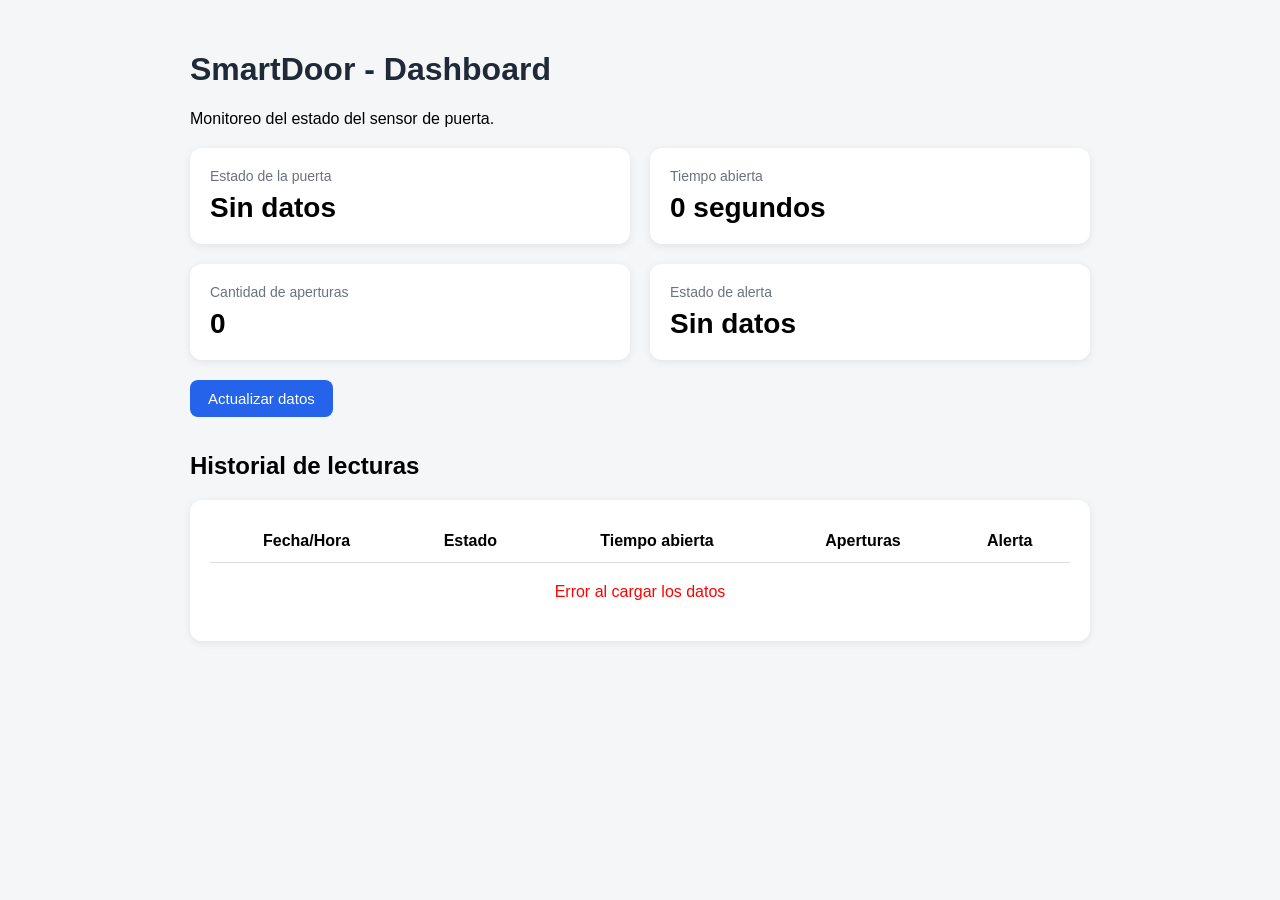
==== backend/templates/dashboard.html @ 69622780 "Completar backend API SQLite dashboard alertas y pruebas SmartDoor" ====
<!DOCTYPE html>
<html lang="es">
<head>
    <meta charset="UTF-8">
    <meta name="viewport" content="width=device-width, initial-scale=1.0">
    <title>SmartDoor Dashboard</title>

    <style>
        body {
            font-family: Arial, sans-serif;
            background: #f4f6f8;
            margin: 0;
            padding: 30px;
        }

        h1 {
            color: #1f2937;
        }

        .contenedor {
            max-width: 900px;
            margin: auto;
        }

        .tarjetas {
            display: grid;
            grid-template-columns: repeat(2, 1fr);
            gap: 20px;
            margin-top: 20px;
        }

        .tarjeta {
            background: white;
            padding: 20px;
            border-radius: 12px;
            box-shadow: 0 2px 8px rgba(0,0,0,0.08);
        }

        .titulo {
            color: #6b7280;
            font-size: 14px;
        }

        .valor {
            font-size: 28px;
            font-weight: bold;
            margin-top: 8px;
        }

        .normal {
            color: green;
        }

        .alerta {
            color: red;
        }

        .sin-datos {
            color: #999;
        }

        button {
            margin-top: 20px;
            padding: 10px 18px;
            border: none;
            border-radius: 8px;
            cursor: pointer;
            background: #2563eb;
            color: white;
            font-size: 15px;
        }
    </style>
</head>

<body>

<div class="contenedor">

    <h1>SmartDoor - Dashboard</h1>

    <p>
        Monitoreo del estado del sensor de puerta.
    </p>

    <div class="tarjetas">

        <div class="tarjeta">
            <div class="titulo">Estado de la puerta</div>
            <div class="valor" id="door_state">
                Sin datos
            </div>
        </div>

        <div class="tarjeta">
            <div class="titulo">Tiempo abierta</div>
            <div class="valor" id="open_duration">
                0 segundos
            </div>
        </div>

        <div class="tarjeta">
            <div class="titulo">Cantidad de aperturas</div>
            <div class="valor" id="access_count">
                0
            </div>
        </div>

        <div class="tarjeta">
            <div class="titulo">Estado de alerta</div>
            <div class="valor" id="alert_status">
                Sin datos
            </div>
        </div>

    </div>

    <button onclick="actualizarDatos()">
        Actualizar datos
    </button>

<h2 style="margin-top: 35px;">Historial de lecturas</h2>

<div class="tarjeta">
    <div style="overflow-x:auto;">
        <table id="tablaHistorial" style="width:100%; border-collapse:collapse;">
            <thead>
                <tr>
                    <th style="padding:12px; border-bottom:1px solid #ddd;">Fecha/Hora</th>
                    <th style="padding:12px; border-bottom:1px solid #ddd;">Estado</th>
                    <th style="padding:12px; border-bottom:1px solid #ddd;">Tiempo abierta</th>
                    <th style="padding:12px; border-bottom:1px solid #ddd;">Aperturas</th>
                    <th style="padding:12px; border-bottom:1px solid #ddd;">Alerta</th>
                </tr>
            </thead>

            <tbody id="historialBody">
                <tr>
                    <td colspan="5" style="padding:15px; text-align:center;">
                        Sin lecturas registradas
                    </td>
                </tr>
            </tbody>
        </table>
    </div>
</div>

</div>

<script>
async function actualizarDatos() {
    try {
        // ==========================================
        // 1. OBTENER DATOS DESDE LA API
        // ==========================================
        const respuesta = await fetch("/api/lecturas");

        if (!respuesta.ok) {
            throw new Error("Error HTTP: " + respuesta.status);
        }

        const datos = await respuesta.json();

        console.log("Datos recibidos:", datos);


        // ==========================================
        // 2. OBTENER ELEMENTOS DEL DASHBOARD
        // ==========================================
        const doorState =
            document.getElementById("door_state");

        const openDuration =
            document.getElementById("open_duration");

        const accessCount =
            document.getElementById("access_count");

        const alertStatus =
            document.getElementById("alert_status");

        const historialBody =
            document.getElementById("historialBody");


        // ==========================================
        // 3. LIMPIAR HISTORIAL
        // ==========================================
        historialBody.innerHTML = "";


        // ==========================================
        // 4. COMPROBAR SI HAY DATOS
        // ==========================================
        if (!datos.lecturas || datos.lecturas.length === 0) {

            doorState.textContent = "Sin datos";
            openDuration.textContent = "0 segundos";
            accessCount.textContent = "0";
            alertStatus.textContent = "Sin datos";

            historialBody.innerHTML = `
                <tr>
                    <td colspan="5"
                        style="padding:20px;
                               text-align:center;">
                        Sin lecturas registradas
                    </td>
                </tr>
            `;

            return;
        }


        // ==========================================
        // 5. OBTENER LA ÚLTIMA LECTURA
        // ==========================================
        const ultimaLectura =
            datos.lecturas[datos.lecturas.length - 1];

        const mediciones =
            ultimaLectura.measurements;


        // ==========================================
        // 6. ACTUALIZAR TARJETAS
        // ==========================================
        doorState.textContent =
            mediciones.door_state;

        openDuration.textContent =
            mediciones.open_duration + " segundos";

        accessCount.textContent =
            mediciones.access_count;

        alertStatus.textContent =
            mediciones.alert_status;


        // ==========================================
        // 7. COLOR ESTADO PUERTA
        // ==========================================
        if (mediciones.door_state === "ABIERTA") {

            doorState.style.color = "#d97706";

        } else {

            doorState.style.color = "#111827";
        }


        // ==========================================
        // 8. COLOR DE ALERTA
        // ==========================================
        if (mediciones.alert_status === "NORMAL") {

            alertStatus.style.color = "green";

        } else {

            alertStatus.style.color = "red";
        }


        // ==========================================
        // 9. CREAR HISTORIAL
        // ==========================================
        datos.lecturas
            .slice()
            .reverse()
            .forEach(lectura => {

                const medicion =
                    lectura.measurements;

                const fecha =
                    new Date(lectura.timestamp);

                const fila =
                    document.createElement("tr");

                const esAlerta =
                    medicion.alert_status !== "NORMAL";


                fila.innerHTML = `
                    <td style="
                        padding:12px;
                        border-bottom:1px solid #ddd;
                    ">
                        ${fecha.toLocaleString()}
                    </td>

                    <td style="
                        padding:12px;
                        border-bottom:1px solid #ddd;
                        font-weight:bold;
                    ">
                        ${medicion.door_state}
                    </td>

                    <td style="
                        padding:12px;
                        border-bottom:1px solid #ddd;
                    ">
                        ${medicion.open_duration} segundos
                    </td>

                    <td style="
                        padding:12px;
                        border-bottom:1px solid #ddd;
                    ">
                        ${medicion.access_count}
                    </td>

                    <td style="
                        padding:12px;
                        border-bottom:1px solid #ddd;
                        font-weight:bold;
                        color:${esAlerta ? "red" : "green"};
                    ">
                        ${medicion.alert_status}
                    </td>
                `;

                historialBody.appendChild(fila);
            });


    } catch (error) {

        console.error(
            "Error al obtener los datos:",
            error
        );

        const historialBody =
            document.getElementById("historialBody");

        if (historialBody) {

            historialBody.innerHTML = `
                <tr>
                    <td colspan="5"
                        style="
                            padding:20px;
                            text-align:center;
                            color:red;
                        ">
                        Error al cargar los datos
                    </td>
                </tr>
            `;
        }
    }
}


// ==========================================
// CARGAR AL ABRIR EL DASHBOARD
// ==========================================
document.addEventListener(
    "DOMContentLoaded",
    actualizarDatos
);


// ==========================================
// ACTUALIZACIÓN AUTOMÁTICA CADA 5 SEGUNDOS
// ==========================================
setInterval(
    actualizarDatos,
    5000
);
</script>

</body>
</html>
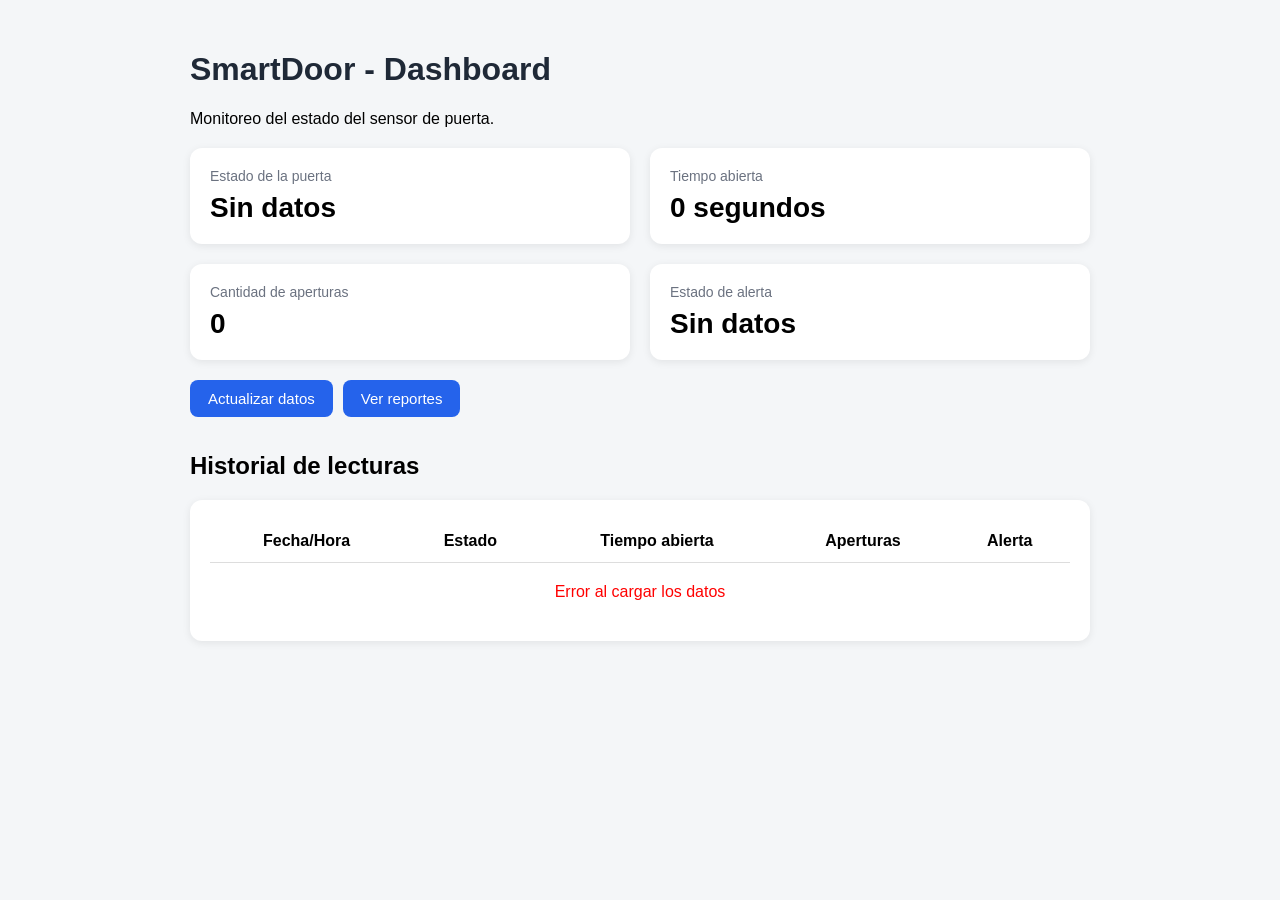
==== commit e28153f3: "SmartDoor funcional con SQLite dashboard reportes y graficas" ====
--- a/backend/templates/dashboard.html
+++ b/backend/templates/dashboard.html
@@ -114,12 +114,19 @@
 
     </div>
 
+    <div style="display: flex; gap: 10px; margin-bottom: 25px;">
+
     <button onclick="actualizarDatos()">
         Actualizar datos
     </button>
 
+    <button onclick="window.location.href='/reportes'">
+        Ver reportes
+    </button>
+
+</div>
+
 <h2 style="margin-top: 35px;">Historial de lecturas</h2>
-
 <div class="tarjeta">
     <div style="overflow-x:auto;">
         <table id="tablaHistorial" style="width:100%; border-collapse:collapse;">
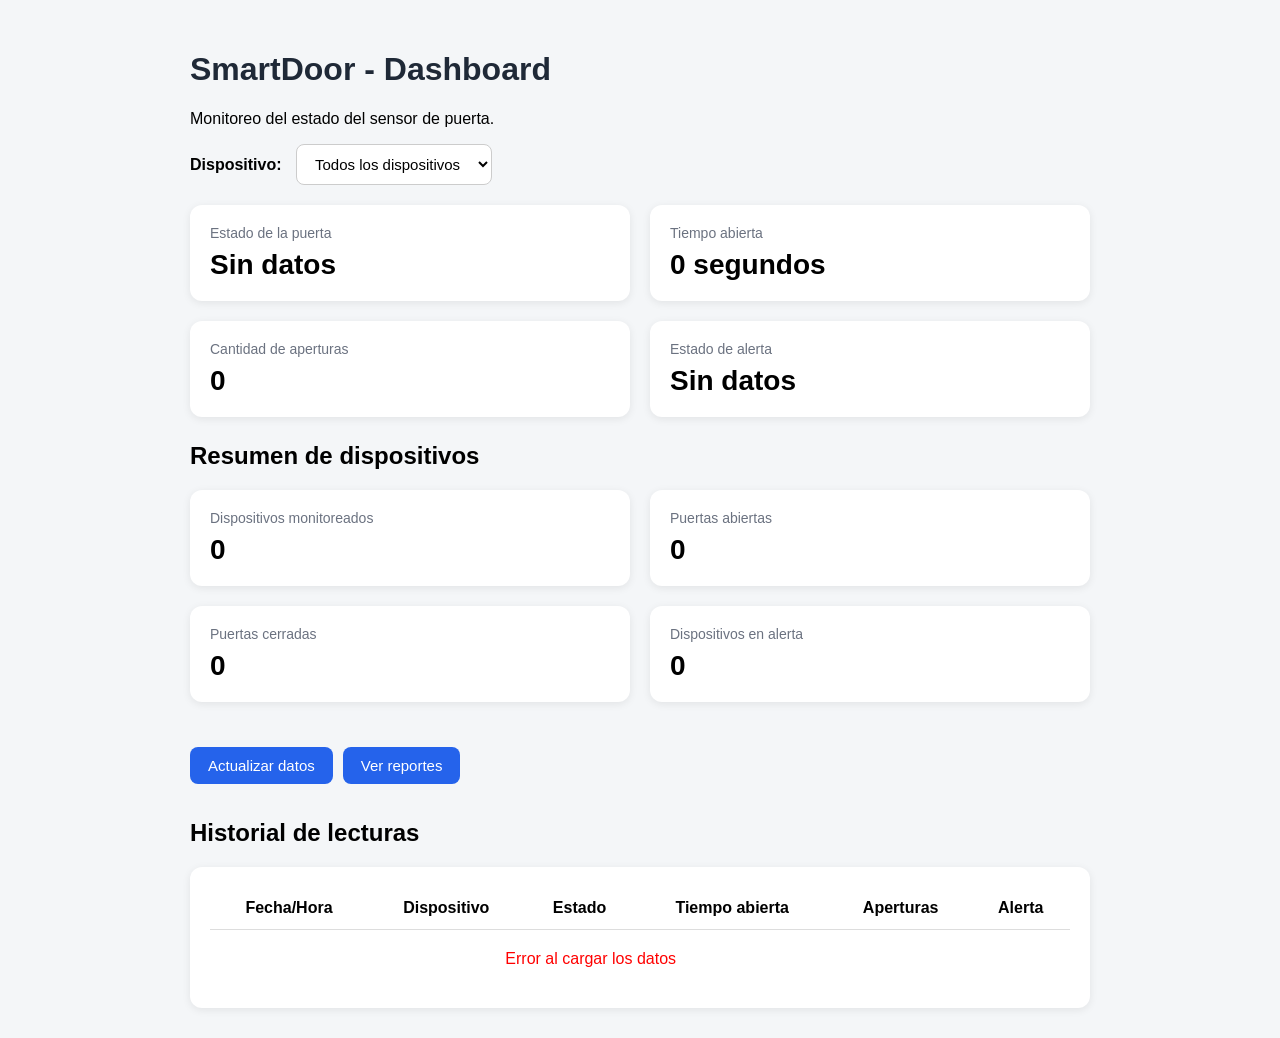
==== commit bbd5788d: "Corrige reportes y graficas de telemetria SmartDoor" ====
--- a/backend/templates/dashboard.html
+++ b/backend/templates/dashboard.html
@@ -82,6 +82,28 @@
         Monitoreo del estado del sensor de puerta.
     </p>
 
+   <div style="margin-bottom: 20px;">
+    <label for="deviceFilter" style="font-weight: bold; margin-right: 10px;">
+        Dispositivo:
+    </label>
+
+<select id="deviceFilter"
+        onchange="actualizarDatos()"
+        style="
+            padding: 10px 14px;
+            border: 1px solid #ccc;
+            border-radius: 8px;
+            font-size: 15px;
+            background: white;
+            cursor: pointer;
+        ">
+
+    <option value="ALL">Todos los dispositivos</option>
+
+</select>
+
+
+</div>
     <div class="tarjetas">
 
         <div class="tarjeta">
@@ -113,6 +135,48 @@
         </div>
 
     </div>
+
+     <!-- ======================================== -->
+<!-- RESUMEN GENERAL DE DISPOSITIVOS -->
+<!-- ======================================== -->
+
+<div id="resumenDispositivos" style="margin-top: 25px; margin-bottom: 25px;">
+
+    <h2>Resumen de dispositivos</h2>
+
+    <div class="tarjetas">
+
+        <div class="tarjeta">
+            <div class="titulo">Dispositivos monitoreados</div>
+            <div class="valor" id="totalDevices">
+                0
+            </div>
+        </div>
+
+        <div class="tarjeta">
+            <div class="titulo">Puertas abiertas</div>
+            <div class="valor" id="openDevices">
+                0
+            </div>
+        </div>
+
+        <div class="tarjeta">
+            <div class="titulo">Puertas cerradas</div>
+            <div class="valor" id="closedDevices">
+                0
+            </div>
+        </div>
+
+        <div class="tarjeta">
+            <div class="titulo">Dispositivos en alerta</div>
+            <div class="valor" id="alertDevices">
+                0
+            </div>
+        </div>
+
+    </div>
+
+</div>
 
     <div style="display: flex; gap: 10px; margin-bottom: 25px;">
 
@@ -132,17 +196,18 @@
         <table id="tablaHistorial" style="width:100%; border-collapse:collapse;">
             <thead>
                 <tr>
-                    <th style="padding:12px; border-bottom:1px solid #ddd;">Fecha/Hora</th>
-                    <th style="padding:12px; border-bottom:1px solid #ddd;">Estado</th>
-                    <th style="padding:12px; border-bottom:1px solid #ddd;">Tiempo abierta</th>
-                    <th style="padding:12px; border-bottom:1px solid #ddd;">Aperturas</th>
-                    <th style="padding:12px; border-bottom:1px solid #ddd;">Alerta</th>
+                   <th style="padding:12px; border-bottom:1px solid #ddd;">Fecha/Hora</th>
+                   <th style="padding:12px; border-bottom:1px solid #ddd;">Dispositivo</th>
+                   <th style="padding:12px; border-bottom:1px solid #ddd;">Estado</th>
+                   <th style="padding:12px; border-bottom:1px solid #ddd;">Tiempo abierta</th>
+                   <th style="padding:12px; border-bottom:1px solid #ddd;">Aperturas</th>
+                   <th style="padding:12px; border-bottom:1px solid #ddd;">Alerta</th>
                 </tr>
             </thead>
 
             <tbody id="historialBody">
                 <tr>
-                    <td colspan="5" style="padding:15px; text-align:center;">
+                    <td colspan="6" style="padding:15px; text-align:center;">
                         Sin lecturas registradas
                     </td>
                 </tr>
@@ -154,22 +219,199 @@
 </div>
 
 <script>
+
+  function cargarDispositivos(telemetria) {
+
+    const deviceFilter =
+        document.getElementById("deviceFilter");
+
+    // Guardar dispositivo actualmente seleccionado
+    const seleccionActual = deviceFilter.value;
+
+    // Obtener solamente los dispositivos oficiales
+const dispositivosPermitidos = [
+    "DOOR-001",
+    "DOOR-002",
+    "DOOR-003"
+];
+
+const dispositivos = [
+    ...new Set(
+        telemetria
+            .map(lectura => lectura.device_id)
+            .filter(deviceId =>
+                dispositivosPermitidos.includes(deviceId)
+            )
+    )
+].sort();
+
+    // Limpiar desplegable
+    deviceFilter.innerHTML =
+        '<option value="ALL">Todos los dispositivos</option>';
+
+    // Agregar dispositivos encontrados en la API
+    dispositivos.forEach(deviceId => {
+
+        const opcion = document.createElement("option");
+
+        opcion.value = deviceId;
+        opcion.textContent = deviceId;
+
+        deviceFilter.appendChild(opcion);
+    });
+
+    // Mantener la selección anterior
+    if (dispositivos.includes(seleccionActual)) {
+        deviceFilter.value = seleccionActual;
+    } else {
+        deviceFilter.value = "ALL";
+    }
+}
+
 async function actualizarDatos() {
     try {
         // ==========================================
         // 1. OBTENER DATOS DESDE LA API
         // ==========================================
-        const respuesta = await fetch("/api/lecturas");
+       const respuesta = await fetch("/api/telemetry");
 
         if (!respuesta.ok) {
             throw new Error("Error HTTP: " + respuesta.status);
         }
 
         const datos = await respuesta.json();
-
+        cargarDispositivos(datos.telemetry);
         console.log("Datos recibidos:", datos);
-
-
+        
+        // ==========================================
+// FILTRAR POR DISPOSITIVO
+// ==========================================
+
+const deviceFilter =
+    document.getElementById("deviceFilter");
+
+const dispositivoSeleccionado =
+    deviceFilter.value;
+
+let telemetriaFiltrada = datos.telemetry;
+
+if (dispositivoSeleccionado !== "ALL") {
+
+    telemetriaFiltrada =
+        datos.telemetry.filter(lectura =>
+            lectura.device_id === dispositivoSeleccionado
+        );
+
+}
+
+console.log(
+    "Dispositivo seleccionado:",
+    dispositivoSeleccionado
+);
+
+console.log(
+    "Telemetría filtrada:",
+    telemetriaFiltrada
+);
+// ========================================
+// RESUMEN GENERAL DE DISPOSITIVOS
+// ========================================
+
+// Obtener los elementos HTML del resumen
+const totalDevices =
+    document.getElementById("totalDevices");
+
+const openDevices =
+    document.getElementById("openDevices");
+
+const closedDevices =
+    document.getElementById("closedDevices");
+
+const alertDevices =
+    document.getElementById("alertDevices");
+
+
+// Guardar solamente la lectura más reciente
+// de cada dispositivo
+const ultimasLecturas = {};
+
+datos.telemetry.forEach(lectura => {
+
+    const dispositivo = lectura.device_id;
+
+    if (
+        !ultimasLecturas[dispositivo] ||
+        new Date(lectura.timestamp) >
+        new Date(ultimasLecturas[dispositivo].timestamp)
+    ) {
+        ultimasLecturas[dispositivo] = lectura;
+    }
+
+});
+
+
+// Convertir las últimas lecturas en una lista
+const dispositivosPermitidos = [
+    "DOOR-001",
+    "DOOR-002",
+    "DOOR-003"
+];
+
+const dispositivosActuales =
+    Object.values(ultimasLecturas).filter(lectura =>
+        dispositivosPermitidos.includes(lectura.device_id)
+    );
+
+
+// Contadores
+let abiertas = 0;
+let cerradas = 0;
+let alertas = 0;
+
+
+// Analizar el estado actual de cada dispositivo
+dispositivosActuales.forEach(lectura => {
+
+    if (lectura.door_state === "OPEN") {
+        abiertas++;
+    }
+
+    if (lectura.door_state === "CLOSED") {
+        cerradas++;
+    }
+
+    if (lectura.alert_status === "ALERT") {
+        alertas++;
+    }
+
+});
+
+
+// Mostrar resultados
+totalDevices.textContent =
+    dispositivosActuales.length;
+
+openDevices.textContent =
+    abiertas;
+
+closedDevices.textContent =
+    cerradas;
+
+alertDevices.textContent =
+    alertas;
+
+
+// Colorear alertas
+if (alertas > 0) {
+    alertDevices.style.color = "red";
+} else {
+    alertDevices.style.color = "green";
+}
+
+console.log(
+    "Últimas lecturas por dispositivo:",
+    ultimasLecturas
+);
         // ==========================================
         // 2. OBTENER ELEMENTOS DEL DASHBOARD
         // ==========================================
@@ -198,7 +440,7 @@
         // ==========================================
         // 4. COMPROBAR SI HAY DATOS
         // ==========================================
-        if (!datos.lecturas || datos.lecturas.length === 0) {
+       if (!telemetriaFiltrada || telemetriaFiltrada.length === 0)  {
 
             doorState.textContent = "Sin datos";
             openDuration.textContent = "0 segundos";
@@ -223,10 +465,9 @@
         // 5. OBTENER LA ÚLTIMA LECTURA
         // ==========================================
         const ultimaLectura =
-            datos.lecturas[datos.lecturas.length - 1];
-
-        const mediciones =
-            ultimaLectura.measurements;
+           telemetriaFiltrada[0];
+
+        const mediciones = ultimaLectura;
 
 
         // ==========================================
@@ -274,13 +515,11 @@
         // ==========================================
         // 9. CREAR HISTORIAL
         // ==========================================
-        datos.lecturas
-            .slice()
-            .reverse()
-            .forEach(lectura => {
-
-                const medicion =
-                    lectura.measurements;
+      telemetriaFiltrada
+    .slice(0, 10)
+    .forEach(lectura =>  {
+
+                const medicion = lectura;
 
                 const fecha =
                     new Date(lectura.timestamp);
@@ -299,14 +538,21 @@
                     ">
                         ${fecha.toLocaleString()}
                     </td>
-
-                    <td style="
-                        padding:12px;
-                        border-bottom:1px solid #ddd;
-                        font-weight:bold;
-                    ">
-                        ${medicion.door_state}
-                    </td>
+<td style="
+    padding:12px;
+    border-bottom:1px solid #ddd;
+    font-weight:bold;
+">
+    ${lectura.device_id}
+</td>
+
+<td style="
+    padding:12px;
+    border-bottom:1px solid #ddd;
+    font-weight:bold;
+">
+    ${medicion.door_state}
+</td>
 
                     <td style="
                         padding:12px;
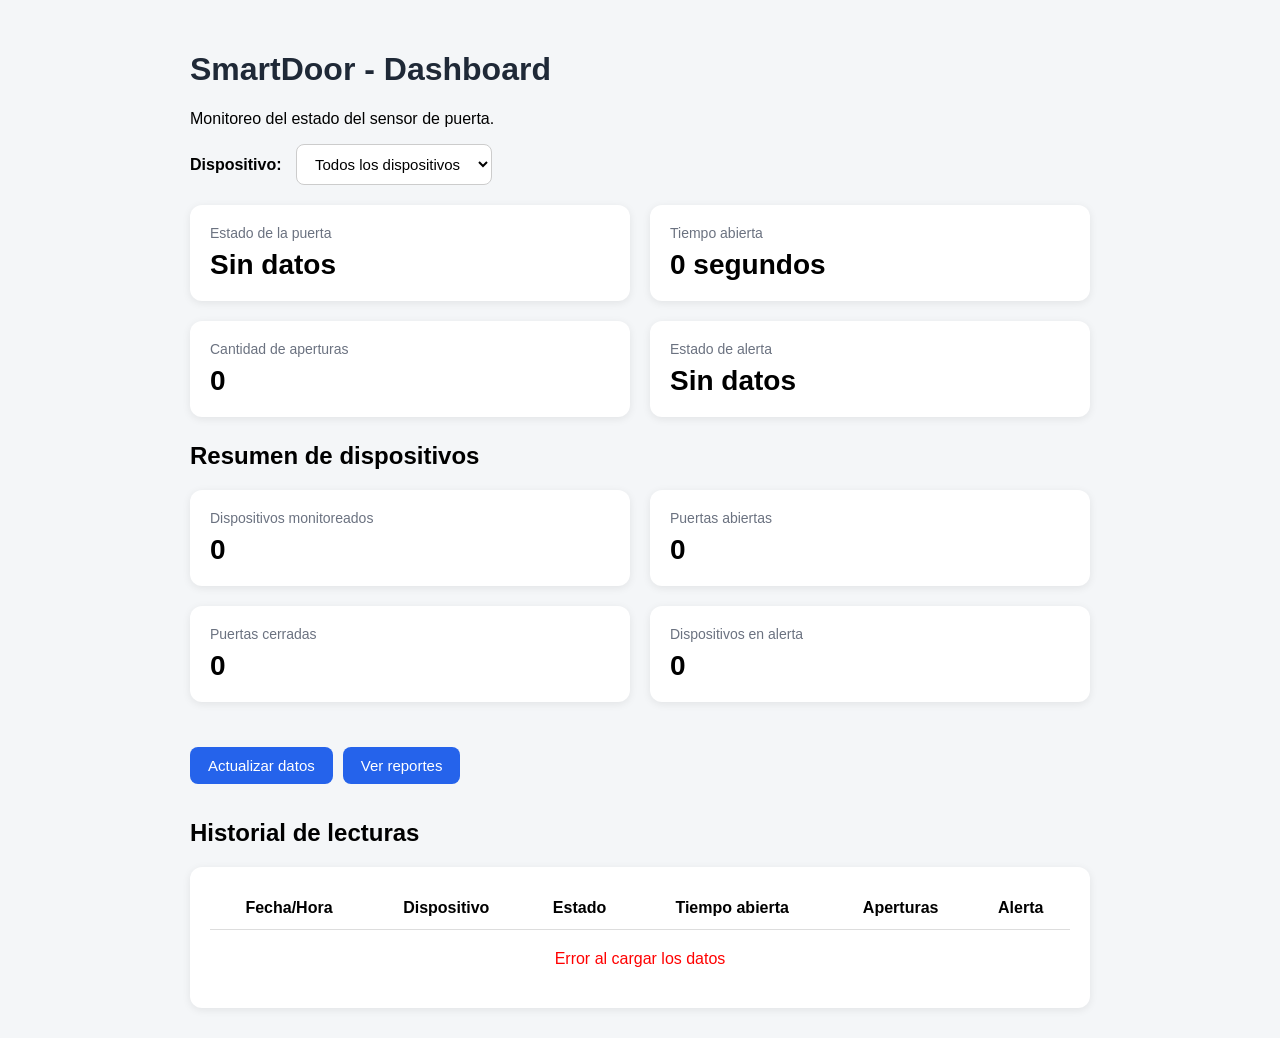
==== commit 6c0a3bb8: "fix: corregir historial y filtros del dashboard SmartDoor" ====
--- a/backend/templates/dashboard.html
+++ b/backend/templates/dashboard.html
@@ -449,7 +449,7 @@
 
             historialBody.innerHTML = `
                 <tr>
-                    <td colspan="5"
+                    <td colspan="6"
                         style="padding:20px;
                                text-align:center;">
                         Sin lecturas registradas
@@ -464,8 +464,10 @@
         // ==========================================
         // 5. OBTENER LA ÚLTIMA LECTURA
         // ==========================================
-        const ultimaLectura =
-           telemetriaFiltrada[0];
+        const ultimaLectura = [...telemetriaFiltrada]
+    .sort((a, b) =>
+        new Date(b.timestamp) - new Date(a.timestamp)
+    )[0];
 
         const mediciones = ultimaLectura;
 
@@ -489,7 +491,7 @@
         // ==========================================
         // 7. COLOR ESTADO PUERTA
         // ==========================================
-        if (mediciones.door_state === "ABIERTA") {
+        if (mediciones.door_state === "OPEN") {
 
             doorState.style.color = "#d97706";
 
@@ -596,7 +598,7 @@
 
             historialBody.innerHTML = `
                 <tr>
-                    <td colspan="5"
+                    <td colspan="6"
                         style="
                             padding:20px;
                             text-align:center;
